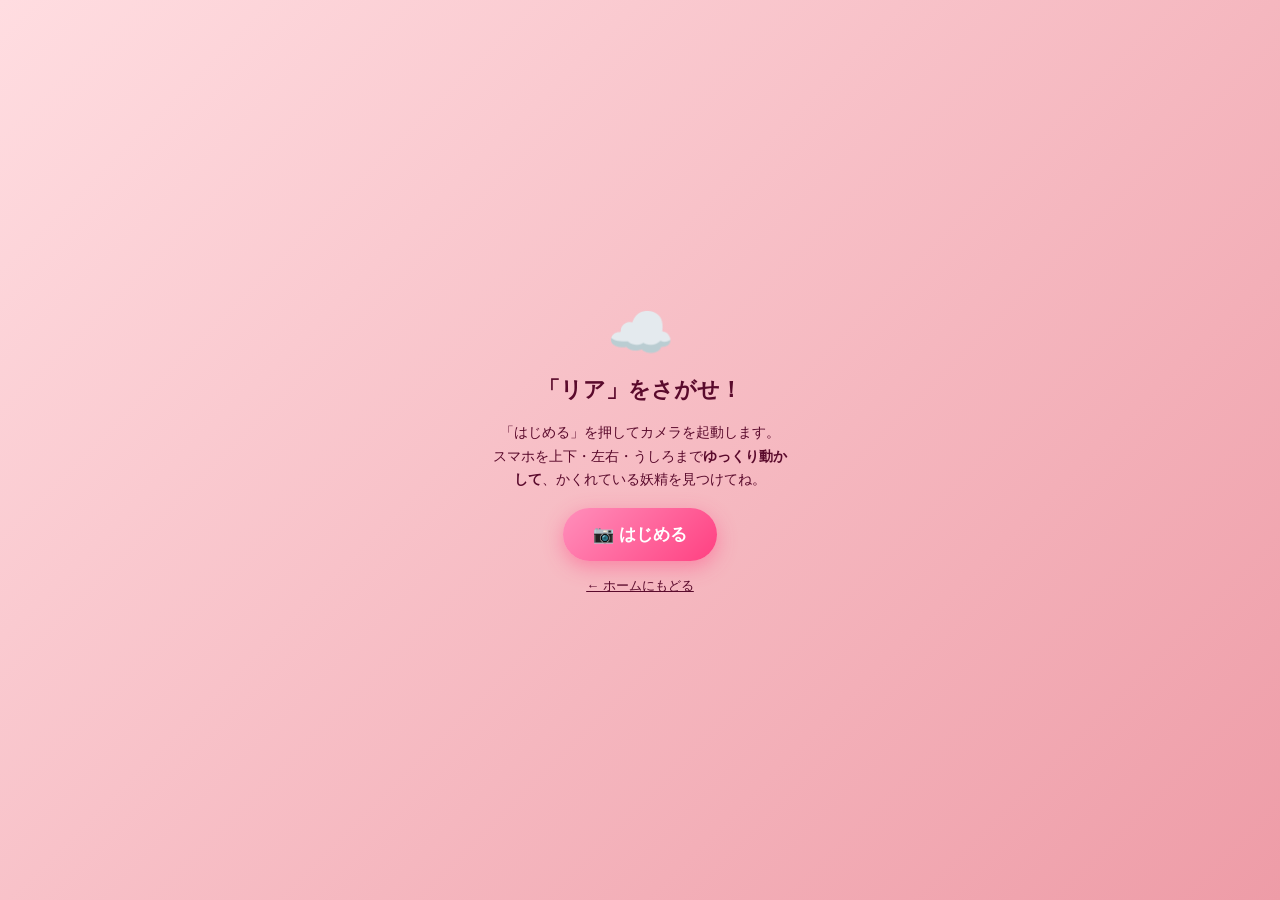
==== find.html @ 4ebf0989 "Add files via upload" ====
<!DOCTYPE html>
<html lang="ja">
<head>
<meta charset="UTF-8" />
<meta name="viewport" content="width=device-width, initial-scale=1.0, maximum-scale=1.0, user-scalable=no, viewport-fit=cover" />
<meta name="apple-mobile-web-app-capable" content="yes" />
<title>AR Party 🔍 妖精をさがせ</title>
<style>
  html, body { margin:0; padding:0; width:100%; height:100%; overflow:hidden; background:#1a1230;
    font-family:"Hiragino Maru Gothic Pro","M PLUS Rounded 1c",sans-serif; color:#fff;
    -webkit-user-select:none; user-select:none; -webkit-tap-highlight-color:transparent; touch-action:none; }

  /* カメラ映像（うしろ） */
  #cam { position:fixed; inset:0; width:100%; height:100%; object-fit:cover; z-index:0; background:#1a1230; }
  #fallbackBg { position:fixed; inset:0; z-index:0; display:none;
    background:linear-gradient(160deg,#3a2a6a 0%,#7a4a8a 45%,#e58aa8 100%); }
  #fallbackBg.on { display:block; }

  .top-bar { position:fixed; top:0; left:0; right:0; z-index:40; padding:calc(12px + env(safe-area-inset-top,0px)) 14px 22px;
    display:flex; align-items:flex-start; justify-content:space-between; gap:10px;
    background:linear-gradient(180deg,rgba(0,0,0,.6),rgba(0,0,0,0)); pointer-events:none; }
  .top-bar .title { font-weight:700; font-size:16px; text-shadow:0 1px 4px rgba(0,0,0,.7); }
  .top-bar .title small { display:block; font-weight:500; font-size:11px; opacity:.9; margin-top:2px; }
  .mini-home { pointer-events:auto; text-decoration:none; color:#fff; font-size:12px; font-weight:700; white-space:nowrap;
    background:rgba(0,0,0,.45); border:1px solid rgba(255,255,255,.5); border-radius:999px; padding:7px 12px; }

  .hint { position:fixed; left:50%; transform:translateX(-50%); top:calc(74px + env(safe-area-inset-top,0px)); z-index:40;
    max-width:86vw; text-align:center; background:rgba(0,0,0,.5); border-radius:16px; padding:8px 14px; font-size:13px; font-weight:600;
    line-height:1.45; pointer-events:none; transition:opacity .3s; }
  .hint.hide { opacity:0; }

  /* ---------- 妖精 ---------- */
  #fairy { position:fixed; left:0; top:0; z-index:20; opacity:0; pointer-events:none; will-change:transform,opacity; }
  #fairy .glow { position:absolute; left:50%; top:46%; width:130%; height:130%; transform:translate(-50%,-50%); border-radius:50%;
    background:radial-gradient(circle, rgba(255,255,255,.55) 0%, rgba(255,255,255,.18) 40%, rgba(255,255,255,0) 68%); pointer-events:none; }
  #fairy .fairy-body { position:relative; }
  #fairy .fairy-img { filter:drop-shadow(0 0 14px rgba(255,255,255,.85)) drop-shadow(0 10px 16px rgba(0,0,0,.35)); }
  #ring { position:absolute; left:50%; top:46%; width:118%; height:118%; transform:translate(-50%,-50%) rotate(-90deg); opacity:0; transition:opacity .25s; pointer-events:none; }
  #ring.on { opacity:1; }
  #ring circle { fill:none; stroke-width:5; stroke-linecap:round; }
  #ring .bg { stroke:rgba(255,255,255,.35); }
  #ring .fg { stroke:#ffe082; filter:drop-shadow(0 0 6px #ffd54f); }

  /* 画面のはしの「こっちだよ」矢印 */
  #arrow { position:fixed; left:0; top:0; z-index:35; width:46px; height:46px; margin:-23px 0 0 -23px; opacity:0; pointer-events:none; transition:opacity .4s; }
  #arrow.on { opacity:1; }
  #arrow svg { width:100%; height:100%; filter:drop-shadow(0 0 8px rgba(255,224,130,.95)); animation:arrowPulse 1.1s ease-in-out infinite; }
  @keyframes arrowPulse { 0%,100%{ transform:scale(1); opacity:.85; } 50%{ transform:scale(1.25); opacity:1; } }

  #nameplate { position:fixed; left:50%; transform:translateX(-50%); z-index:30; opacity:0; pointer-events:none; transition:opacity .5s;
    background:rgba(255,255,255,.93); color:#4a3b32; border:2px solid var(--fairy-color,#ff4081); border-radius:16px; padding:6px 16px; text-align:center; line-height:1.3; box-shadow:0 4px 14px rgba(0,0,0,.3); }
  #nameplate.on { opacity:1; }
  #nameplate strong { display:block; font-size:16px; color:var(--fairy-accent,#d81b60); }
  #nameplate span { font-size:11px; color:var(--fairy-accent,#d81b60); }

  .bubble { position:fixed; left:50%; top:calc(118px + env(safe-area-inset-top,0px)); transform:translateX(-50%) scale(.9);
    width:max-content; max-width:84vw; background:#fff; color:#4a3b32; border:3px solid var(--fairy-color,#ff4081); border-radius:20px; padding:12px 18px;
    font-size:16px; font-weight:700; line-height:1.5; text-align:center; box-shadow:0 8px 26px rgba(0,0,0,.35);
    opacity:0; pointer-events:none; transition:opacity .35s, transform .35s; z-index:45; }
  .bubble.show { opacity:1; transform:translateX(-50%) scale(1); }

  .toast { position:fixed; left:50%; top:calc(60px + env(safe-area-inset-top,0px)); transform:translate(-50%,-20px); z-index:46; opacity:0; pointer-events:none;
    background:linear-gradient(135deg,#ffb74d,#ff4081); color:#fff; border-radius:999px; padding:8px 18px; font-size:13px; font-weight:700; box-shadow:0 6px 18px rgba(0,0,0,.3);
    transition:opacity .4s, transform .4s; white-space:nowrap; }
  .toast.show { opacity:1; transform:translate(-50%,0); }

  .bottom-bar { position:fixed; left:0; right:0; bottom:0; z-index:40; padding:14px 16px calc(24px + env(safe-area-inset-bottom,0px));
    display:flex; gap:10px; align-items:center; justify-content:center; flex-wrap:wrap; pointer-events:none;
    background:linear-gradient(0deg,rgba(0,0,0,.55),rgba(0,0,0,0)); }
  .btn { pointer-events:auto; display:none; align-items:center; gap:8px; text-decoration:none; color:#fff; border:none; border-radius:999px; padding:13px 22px;
    font-size:15px; font-weight:700; cursor:pointer; font-family:inherit; background:linear-gradient(135deg,#ff8fbb,#ff4081); box-shadow:0 6px 20px rgba(255,64,129,.5); }
  .btn.show { display:inline-flex; animation:bounceIn .6s both; }
  @keyframes bounceIn { 0%{ transform:scale(.6); opacity:0; } 60%{ transform:scale(1.08); opacity:1; } 100%{ transform:scale(1); } }

  .start-veil { position:fixed; inset:0; z-index:60; display:flex; align-items:center; justify-content:center; flex-direction:column; gap:16px; padding:24px; text-align:center;
    background:linear-gradient(135deg,#ffdde1,#ee9ca7); color:#5a0a2c; transition:opacity .4s; }
  .start-veil.hide { opacity:0; pointer-events:none; }
  .start-veil .big { font-size:54px; line-height:1; }
  .start-veil h1 { font-size:22px; margin:0; }
  .start-veil p { font-size:14px; margin:0; max-width:300px; line-height:1.7; }
  .start-veil button { background:linear-gradient(135deg,#ff8fbb,#ff4081); color:#fff; border:none; border-radius:999px; padding:15px 30px; font-size:17px; font-weight:700;
    cursor:pointer; box-shadow:0 6px 20px rgba(255,64,129,.45); font-family:inherit; }
  .start-veil a { color:#5a0a2c; font-size:13px; }
</style>
</head>
<body>

<video id="cam" playsinline muted autoplay></video>
<div id="fallbackBg"></div>

<div id="fairy">
  <div class="glow"></div>
  <div class="fairy-body"><div class="fairy-jump"><img class="fairy-img" id="fimg" alt="" draggable="false" /></div></div>
  <svg id="ring" viewBox="0 0 100 100"><circle class="bg" cx="50" cy="50" r="46"/><circle class="fg" id="ringFg" cx="50" cy="50" r="46" stroke-dasharray="289" stroke-dashoffset="289"/></svg>
</div>

<div id="arrow"><svg viewBox="0 0 48 48"><path d="M8 24 L34 8 L28 24 L34 40 Z" fill="#ffe082" stroke="#fff" stroke-width="2" stroke-linejoin="round"/></svg></div>
<div id="nameplate"><strong id="npName"></strong><span id="npRole"></span></div>

<div class="top-bar">
  <div class="title" id="title">🔍 妖精をさがせ！<small>カメラをゆっくり動かして、かくれている妖精を見つけてね</small></div>
  <a class="mini-home" href="webar_fairy_world.html">🏠 ホーム</a>
</div>
<div class="hint" id="hint"></div>
<div class="toast" id="toast">📖 ずかんにとうろくしたよ！</div>
<div class="bubble" id="bubble"></div>

<div class="bottom-bar">
  <a class="btn" id="homeBtn" href="webar_fairy_world.html">🏠 ホームへ戻る</a>
</div>

<div class="start-veil" id="startVeil">
  <div class="big" id="vIcon">🔍</div>
  <h1 id="vTitle">妖精をさがせ！</h1>
  <p id="vText">「はじめる」を押してカメラを起動します。<br/>スマホを上下・左右・うしろまで<b>ゆっくり動かして</b>、かくれている妖精を見つけてね。</p>
  <button id="startBtn">📷 はじめる</button>
  <a href="webar_fairy_world.html">← ホームにもどる</a>
</div>

<script src="fairies.js"></script>
<script>
(function(){
  // ============================================================
  // どの妖精をさがすか（?f=ria / tink / lily）
  // ============================================================
  const q = new URLSearchParams(location.search).get('f') || 'ria';
  const F = FAIRIES.find(x => x.id === q && x.search) || FAIRIES.find(x => x.id === 'ria');
  const META = F.img;

  const $ = id => document.getElementById(id);
  const cam = $('cam'), fallbackBg = $('fallbackBg'), fairyEl = $('fairy'), fimg = $('fimg');
  const hint = $('hint'), bubble = $('bubble'), toast = $('toast'), homeBtn = $('homeBtn');
  const arrow = $('arrow'), ring = $('ring'), ringFg = $('ringFg'), nameplate = $('nameplate');
  const startVeil = $('startVeil'), startBtn = $('startBtn');
  const jumpEl = fairyEl.querySelector('.fairy-jump');

  // 見た目の色・文言
  document.documentElement.style.setProperty('--fairy-color', F.color);
  document.documentElement.style.setProperty('--fairy-accent', F.accent);
  fairyEl.style.setProperty('--fairy-color', F.color);
  nameplate.style.setProperty('--fairy-color', F.color);
  nameplate.style.setProperty('--fairy-accent', F.accent);
  bubble.style.setProperty('--fairy-color', F.color);
  const emoji = (F.role || '✨').split(' ')[0];
  $('vIcon').textContent = emoji;
  $('vTitle').textContent = '「' + F.name + '」をさがせ！';
  $('title').innerHTML = emoji + ' ' + F.name + 'をさがせ！<small>カメラをゆっくり動かして、かくれている妖精を見つけてね</small>';
  $('npName').textContent = F.name;
  $('npRole').textContent = F.role;
  document.title = 'AR Party 🔍 ' + F.name + 'をさがせ';
  homeBtn.href = 'webar_fairy_world.html?new=' + encodeURIComponent(F.id);

  FairyFX.injectStyle();
  const fx = FairyFX.createLayer(document.body, true);
  const fxo = p => ({ colors:F.sparks, glyphs:F.glyphs, size:17, power:p || 1, dur:1500 });

  // 画像の先読み
  const frameUrl = n => (n.endsWith('.png') ? n : n + '.png');
  [F.frames.rest, F.frames.blink].concat(F.frames.jump.map(p => p[0])).forEach(n => { const i = new Image(); i.src = frameUrl(n); });
  fimg.src = frameUrl(F.frames.rest);

  // ============================================================
  // 向き（ジャイロ）→ カメラの向きベクトル
  //   世界: x=東 y=北 z=上。 カメラは うらカメラ = 端末の -z 方向
  // ============================================================
  const D2R = Math.PI / 180;
  let gyro = null;                 // {a,b,g} (ラジアン)
  let mode = 'wait';               // wait | gyro | drag
  let heading0 = 0;                // はじめに向いていた方角
  const drag = { yaw:0, pitch:0, active:false, moved:0, lx:0, ly:0 };

  function applyR(a, b, g, v){      // R = Rz(a)·Rx(b)·Ry(g)
    const ca = Math.cos(a), sa = Math.sin(a), cb = Math.cos(b), sb = Math.sin(b), cg = Math.cos(g), sg = Math.sin(g);
    // Ry
    let x = cg*v[0] + sg*v[2], y = v[1], z = -sg*v[0] + cg*v[2];
    // Rx
    let y2 = cb*y - sb*z, z2 = sb*y + cb*z;
    // Rz
    return [ca*x - sa*y2, sa*x + ca*y2, z2];
  }
  function screenAngle(){
    if(screen.orientation && typeof screen.orientation.angle === 'number') return screen.orientation.angle;
    return ((window.orientation || 0) + 360) % 360;
  }
  function basisFromGyro(){
    const ang = screenAngle();
    let R_d = [1,0,0], U_d = [0,1,0];
    if(ang === 90){ R_d = [0,-1,0]; U_d = [1,0,0]; }
    else if(ang === 180){ R_d = [-1,0,0]; U_d = [0,-1,0]; }
    else if(ang === 270){ R_d = [0,1,0]; U_d = [-1,0,0]; }
    return {
      f: applyR(gyro.a, gyro.b, gyro.g, [0,0,-1]),
      r: applyR(gyro.a, gyro.b, gyro.g, R_d),
      u: applyR(gyro.a, gyro.b, gyro.g, U_d)
    };
  }
  function basisFromDrag(){
    const y = drag.yaw, p = drag.pitch;
    const f = [Math.sin(y)*Math.cos(p), Math.cos(y)*Math.cos(p), Math.sin(p)];
    const r = [Math.cos(y), -Math.sin(y), 0];
    const u = [r[1]*f[2] - r[2]*f[1], r[2]*f[0] - r[0]*f[2], r[0]*f[1] - r[1]*f[0]];
    return { f, r, u };
  }
  const dot = (a, b) => a[0]*b[0] + a[1]*b[1] + a[2]*b[2];
  function headingOf(b){
    // 上や下を向きすぎている時は、画面の「上」の向きで方角を決める
    if(Math.abs(b.f[2]) < 0.8) return Math.atan2(b.f[0], b.f[1]);
    return Math.atan2(b.u[0], b.u[1]);
  }

  window.addEventListener('deviceorientation', e => {
    if(e.beta == null || e.gamma == null || e.alpha == null) return;
    gyro = { a:e.alpha*D2R, b:e.beta*D2R, g:e.gamma*D2R };
    if(mode === 'wait'){ mode = 'gyro'; heading0 = headingOf(basisFromGyro()); }
  }, {passive:true});

  // ドラッグで見回す（ジャイロが無いPC・許可されなかった時）
  document.addEventListener('pointerdown', e => {
    drag.active = true; drag.moved = 0; drag.lx = e.clientX; drag.ly = e.clientY;
  });
  document.addEventListener('pointermove', e => {
    if(!drag.active) return;
    const dx = e.clientX - drag.lx, dy = e.clientY - drag.ly;
    drag.lx = e.clientX; drag.ly = e.clientY; drag.moved += Math.abs(dx) + Math.abs(dy);
    if(mode === 'drag'){
      const f = focal();
      drag.yaw   -= dx / f;
      drag.pitch  = Math.max(-1.2, Math.min(1.2, drag.pitch + dy / f));
    }
  });
  document.addEventListener('pointerup', e => {
    const wasTap = drag.active && drag.moved < 10;
    drag.active = false;
    if(wasTap) onTap(e.clientX, e.clientY);
  });

  function focal(){
    const W = window.innerWidth, H = window.innerHeight;
    return (Math.max(W, H) / 2) / Math.tan(32.5 * D2R);     // 長いほうが約65°
  }

  // ============================================================
  // 妖精の「かくれている方向」
  // ============================================================
  const hideYaw = F.search.yaw * D2R, hidePitch = F.search.pitch * D2R;
  function fairyDir(){
    const yaw = heading0 + hideYaw;
    return [Math.sin(yaw)*Math.cos(hidePitch), Math.cos(yaw)*Math.cos(hidePitch), Math.sin(hidePitch)];
  }

  // ============================================================
  // 状態
  // ============================================================
  const S = {
    started:false, found:false, startAt:0,
    sx:0, sy:0, haveS:false, alpha:0, visible:false, lock:0,
    foundAt:0, fromX:0, fromY:0, fromS:1, jumping:false
  };
  const RING_LEN = 289;

  const clamp = (v, a, b) => Math.max(a, Math.min(b, v));
  const ease = { outBack:t=>{ const c1=1.70158,c3=c1+1; return 1+c3*Math.pow(t-1,3)+c1*Math.pow(t-1,2); }, outCubic:t=>1-Math.pow(1-t,3), inQuad:t=>t*t };

  function sizes(){
    const W = window.innerWidth, H = window.innerHeight;
    let imgH = clamp(H * 0.30, 150, 340) / META.bodyRatio;
    let imgW = imgH * META.aspect;
    if(imgW > W * 0.92){ imgW = W * 0.92; imgH = imgW / META.aspect; }
    return { W, H, imgH, imgW, bodyH: imgH * META.bodyRatio };
  }
  function layoutFairy(){
    const z = sizes();
    fairyEl.style.width = z.imgW + 'px';
    fairyEl.style.height = z.imgH + 'px';
    fairyEl.style.setProperty('--img-h', z.imgH + 'px');
    fairyEl.style.setProperty('--float-amp', Math.min(14, Math.max(6, z.bodyH * 0.05)).toFixed(1) + 'px');
    fimg.style.left = (-(META.cx - 0.5) * z.imgW).toFixed(1) + 'px';
    return z;
  }
  layoutFairy();
  window.addEventListener('resize', layoutFairy);

  // ============================================================
  // メインループ
  // ============================================================
  let last = performance.now();
  function frame(now){
    requestAnimationFrame(frame);
    const dt = Math.min(64, now - last); last = now;
    if(!S.started) return;
    const z = sizes(), W = z.W, H = z.H, f = focal();

    // --- カメラの向きから、妖精が画面のどこに見えるか ---
    let basis = null;
    if(mode === 'gyro' && gyro) basis = basisFromGyro();
    else if(mode === 'drag') basis = basisFromDrag();
    if(!basis) return;
    const d = fairyDir();
    const cz = dot(d, basis.f), cx = dot(d, basis.r), cy = dot(d, basis.u);
    let tx = W/2, ty = H/2, vis = false;
    if(cz > 0.05){
      tx = W/2 + f * (cx / cz);
      ty = H/2 - f * (cy / cz);
      vis = (tx > -z.imgW*0.3 && tx < W + z.imgW*0.3 && ty > -z.imgH*0.3 && ty < H + z.imgH*0.3);
    }
    S.visible = vis;

    let x, y, sc = 1;
    if(!S.found){
      if(vis){
        if(!S.haveS){ S.sx = tx; S.sy = ty; S.haveS = true; }
        S.sx += (tx - S.sx) * 0.4; S.sy += (ty - S.sy) * 0.4;
      } else { S.haveS = false; }
      S.alpha += ((vis ? 1 : 0) - S.alpha) * Math.min(1, dt / 220);
      x = S.sx; y = S.sy;

      // ロックオン（画面の真ん中に妖精を入れ続けると見つかる）
      const inCenter = vis && Math.abs(x - W/2) < W*0.24 && Math.abs(y - H*0.46) < H*0.17;
      S.lock = clamp(S.lock + (inCenter ? dt/1000/0.9 : -dt/1000/0.5), 0, 1);
      ring.classList.toggle('on', S.lock > 0.02);
      ringFg.style.strokeDashoffset = (RING_LEN * (1 - S.lock)).toFixed(1);
      if(S.lock >= 1) foundIt();

      updateHint(now, vis, inCenter);
      updateArrow(now, vis, cx, cy, W, H);
    } else {
      // 見つかったあと：画面の真ん中へふわっと移動して、ぴょんと登場
      const t = clamp((now - S.foundAt) / 1100, 0, 1);
      const e = ease.outCubic(t);
      const tx2 = W/2, ty2 = H*0.50;
      x = S.fromX + (tx2 - S.fromX) * e;
      y = S.fromY + (ty2 - S.fromY) * e;
      sc = S.fromS + (1.18 - S.fromS) * ease.outBack(t);
      S.alpha = 1;
      nameplate.style.top = (ty2 + z.bodyH * 0.5 + 8) + 'px';
    }

    fairyEl.style.opacity = S.alpha.toFixed(3);
    fairyEl.style.transform = 'translate3d(' + (x - z.imgW/2).toFixed(1) + 'px,' + (y - z.imgH/2).toFixed(1) + 'px,0) scale(' + sc.toFixed(3) + ')';
    S._x = x; S._y = y; S._z = z;
  }
  requestAnimationFrame(frame);

  // ============================================================
  // ヒント文・矢印
  // ============================================================
  let lastHint = '';
  function setHint(t){ if(t === lastHint) return; lastHint = t; hint.textContent = t; }
  function updateHint(now, vis, inCenter){
    const searchSec = (now - S.startAt) / 1000;
    if(inCenter) setHint('そのまま…そのまま…✨');
    else if(vis) setHint('いた！ 画面の真ん中に合わせてみてね 🔍');
    else if(searchSec > 9) setHint(F.hint);
    else setHint(mode === 'drag' ? '👆 ゆびでドラッグして、まわりを見回してね' : '📱 スマホをゆっくり動かして、まわりを見回してね');
  }
  let lastArrowSpark = 0;
  function updateArrow(now, vis, cx, cy, W, H){
    const searchSec = (now - S.startAt) / 1000;
    const on = !vis && searchSec > 6;
    arrow.classList.toggle('on', on);
    if(!on) return;
    let ang = Math.atan2(-cy, cx);
    if(Math.abs(cx) < 0.02 && Math.abs(cy) < 0.02) ang = 0;      // ちょうどうしろ → 右へ
    const mx = 46, my = 150;
    const ex = W/2 + Math.cos(ang) * (W/2 - mx), ey = H/2 + Math.sin(ang) * (H/2 - my);
    arrow.style.transform = 'translate3d(' + clamp(ex, mx, W-mx).toFixed(1) + 'px,' + clamp(ey, my, H-90).toFixed(1) + 'px,0) rotate(' + (ang * 180 / Math.PI).toFixed(1) + 'deg)';
    if(now - lastArrowSpark > 450){
      lastArrowSpark = now;
      FairyFX.spark(fx, clamp(ex, mx, W-mx), clamp(ey, my, H-90), fxo(1));
    }
  }

  // ============================================================
  // ふだんのキラキラ（さがしている間も、見つけたあとも）
  // ============================================================
  function bodyPoint(){
    const r = fimg.getBoundingClientRect();
    return { x: r.left + r.width * (0.5 + (Math.random()-.5) * META.bodyW * 1.25),
             y: r.top  + r.height * (0.06 + Math.random() * 0.88) };
  }
  (function idle(){
    if(S.started && (S.visible || S.found) && !S.jumping && S.alpha > 0.3){
      const p = bodyPoint(); FairyFX.spark(fx, p.x, p.y, fxo(S.found ? 0.9 : 1.1));
      if(Math.random() < .5){ const q = bodyPoint(); FairyFX.spark(fx, q.x, q.y, fxo(S.found ? 0.9 : 1.1)); }
    }
    setTimeout(idle, 330 + Math.random() * 380);
  })();

  // まばたき
  function blinkOnce(){
    if(S.jumping) return;
    fimg.src = frameUrl(F.frames.blink);
    setTimeout(() => { if(!S.jumping) fimg.src = frameUrl(F.frames.rest); }, 150);
  }
  (function schedBlink(){
    setTimeout(() => { if(S.alpha > .3){ blinkOnce(); if(Math.random() < .3) setTimeout(blinkOnce, 340); } schedBlink(); }, 2200 + Math.random() * 2600);
  })();

  // ============================================================
  // 見つけた！
  // ============================================================
  function foundIt(){
    if(S.found) return;
    S.found = true; S.foundAt = performance.now();
    S.fromX = S._x || window.innerWidth/2; S.fromY = S._y || window.innerHeight/2; S.fromS = 1;
    ring.classList.remove('on'); arrow.classList.remove('on');
    hint.classList.add('hide');
    FairyStore.mark(F);
    if(navigator.vibrate) try{ navigator.vibrate([60, 40, 90]); }catch(e){}

    // キラキラ大爆発
    setTimeout(() => { const p = bodyPoint(); FairyFX.burst(fx, p.x, p.y, 40, fxo(2.4)); }, 250);
    setTimeout(() => { const p = bodyPoint(); FairyFX.burst(fx, p.x, p.y, 26, fxo(1.8)); }, 900);
    setTimeout(() => doJump(), 1100);

    // セリフ
    toast.classList.add('show');
    setTimeout(() => toast.classList.remove('show'), 3200);
    saySeq(F.thanks);
    nameplate.classList.add('on');
    setTimeout(() => homeBtn.classList.add('show'), 1800);
  }

  let sayTimers = [];
  function saySeq(lines){
    sayTimers.forEach(clearTimeout); sayTimers = [];
    lines.forEach((t, i) => {
      sayTimers.push(setTimeout(() => {
        bubble.textContent = t; bubble.classList.add('show');
        if(i < lines.length - 1) sayTimers.push(setTimeout(() => bubble.classList.remove('show'), 3400));
      }, 600 + i * 4200));
    });
  }

  // ============================================================
  // ジャンプ（ゆっくり・キラキラ付き）
  // ============================================================
  function doJump(){
    if(S.jumping) return;
    S.jumping = true;
    const T = F.frames.jumpMs || 2800;
    const z = S._z || sizes();
    const Hh = Math.min(z.H * 0.12, 120), Sx = 1.18;
    if(jumpEl.animate){
      jumpEl.animate([
        { transform:'translateY(0) scale(1,1)', offset:0 },
        { transform:'translateY(4px) scale(1.06,0.92)', offset:.16 },
        { transform:'translateY(' + (-Hh*0.55) + 'px) scale(0.97,1.07)', offset:.30 },
        { transform:'translateY(' + (-Hh) + 'px) scale(' + Sx + ',' + Sx + ')', offset:.46 },
        { transform:'translateY(' + (-Hh*0.92) + 'px) scale(' + Sx + ',' + Sx + ') rotate(2deg)', offset:.56 },
        { transform:'translateY(' + (-Hh*0.2) + 'px) scale(1,1.04)', offset:.66 },
        { transform:'translateY(0) scale(1.08,0.9)', offset:.72 },
        { transform:'translateY(-3px) scale(0.98,1.03)', offset:.82 },
        { transform:'translateY(0) scale(1,1)', offset:1 }
      ], { duration:T, easing:'ease-in-out' });
    }
    let acc = 0;
    F.frames.jump.forEach(([fr, frac]) => { setTimeout(() => { if(S.jumping) fimg.src = frameUrl(fr); }, acc * T); acc += frac; });
    setTimeout(() => { const p = bodyPoint(); FairyFX.burst(fx, p.x, p.y, 16, fxo(1.5)); }, T * .18);
    const trail = setInterval(() => { for(let i=0;i<2;i++){ const p = bodyPoint(); FairyFX.spark(fx, p.x, p.y, fxo(1.3)); } }, 60);
    setTimeout(() => clearInterval(trail), T * .74);
    setTimeout(() => { const p = bodyPoint(); FairyFX.burst(fx, p.x, p.y, 26, fxo(2.2)); }, T * .70);
    setTimeout(() => { fimg.src = frameUrl(F.frames.rest); S.jumping = false; }, T + 40);
  }

  // タップ：見つかったあとなら、もう一度ジャンプ。さがし中は妖精をタップしても見つかる
  function onTap(px, py){
    if(!S.started) return;
    if(S.found){ doJump(); return; }
    if(S.visible && S._z){
      const z = S._z;
      if(Math.hypot(px - S._x, py - S._y) < z.bodyH * 0.55) foundIt();
    }
  }

  // ============================================================
  // はじめる：カメラ ＋ 向きセンサー
  // ============================================================
  async function startCamera(){
    try{
      const stream = await navigator.mediaDevices.getUserMedia({
        video:{ facingMode:{ ideal:'environment' }, width:{ ideal:1280 }, height:{ ideal:720 } }, audio:false });
      cam.srcObject = stream;
      await cam.play();
      return true;
    }catch(err){
      fallbackBg.classList.add('on'); cam.style.display = 'none';
      return false;
    }
  }
  async function askMotion(){
    if(typeof DeviceOrientationEvent !== 'undefined' && typeof DeviceOrientationEvent.requestPermission === 'function'){
      try{ return (await DeviceOrientationEvent.requestPermission()) === 'granted'; }catch(e){ return false; }
    }
    return true;
  }

  startBtn.addEventListener('click', async () => {
    startBtn.disabled = true; startBtn.textContent = '準備中…';
    // iOS は「ユーザーのタップの直後」に許可を聞く必要がある。先に向きセンサー、つぎにカメラ。
    const motionOK = await askMotion();
    const camOK = await startCamera();
    startVeil.classList.add('hide');
    setTimeout(() => startVeil.style.display = 'none', 500);
    S.started = true; S.startAt = performance.now();

    // 向きセンサーの値が来るか、少し待つ
    setTimeout(() => {
      if(mode === 'wait'){
        mode = 'drag'; drag.yaw = 0; drag.pitch = 0; heading0 = 0;
        const why = motionOK ? 'このたんまつは向きセンサーが使えないので、' : '向きセンサーが許可されなかったので、';
        bubble.textContent = why + 'ゆびでドラッグして見回してね 👆';
        bubble.classList.add('show'); setTimeout(() => bubble.classList.remove('show'), 4200);
      }
    }, 1500);
    if(!camOK){
      bubble.textContent = 'カメラが使えなかったので、かわりの背景で遊べるよ（ブラウザのカメラ許可をたしかめてね）';
      bubble.classList.add('show'); setTimeout(() => bubble.classList.remove('show'), 5000);
    }
  });

  // 開発用 ?dev=1 … 「はじめる」を自動で押す
  if(new URLSearchParams(location.search).get('dev') === '1') setTimeout(() => startBtn.click(), 300);
})();
</script>
</body>
</html>
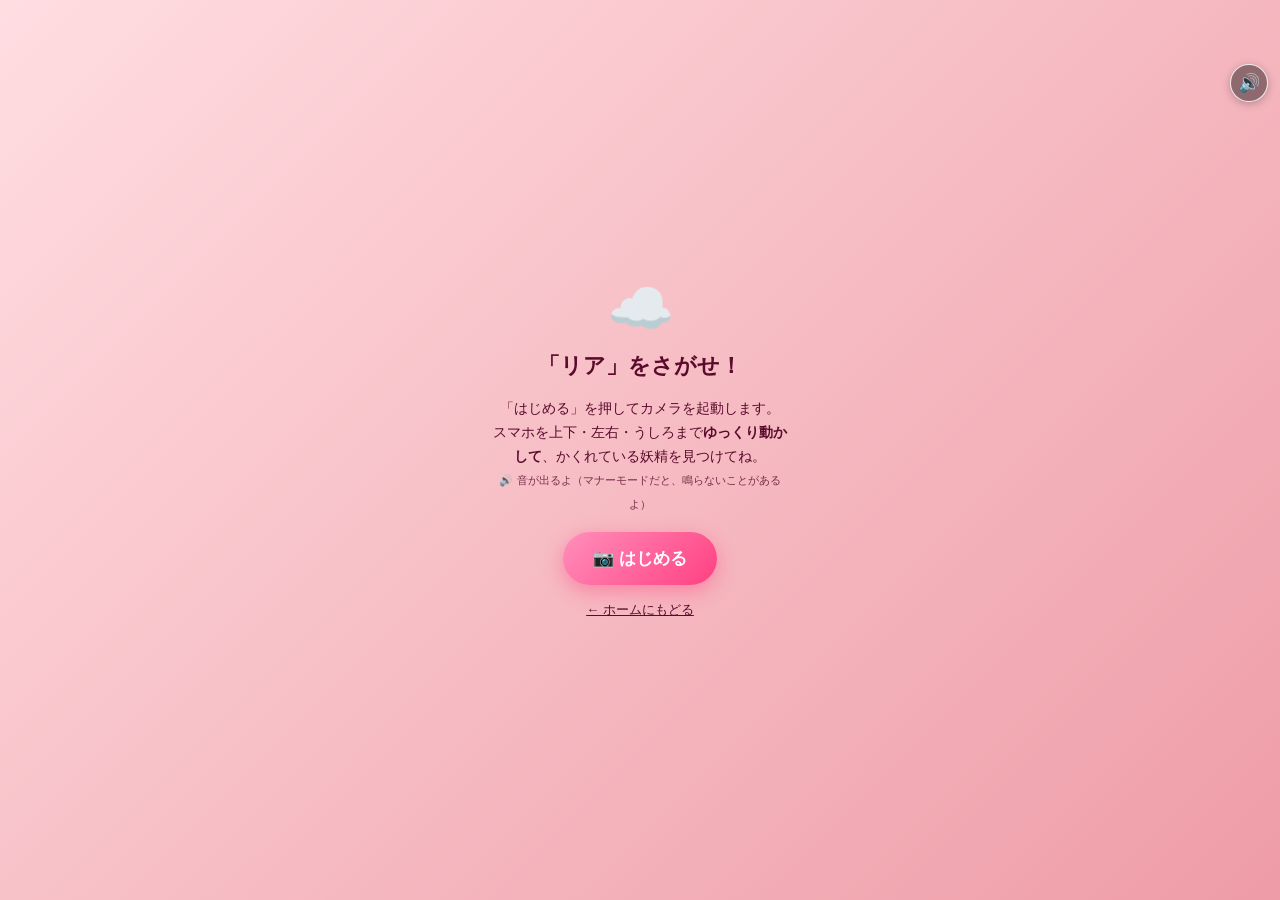
==== commit 28f2f593: "Add files via upload" ====
--- a/find.html
+++ b/find.html
@@ -25,7 +25,7 @@
     background:rgba(0,0,0,.45); border:1px solid rgba(255,255,255,.5); border-radius:999px; padding:7px 12px; }
 
   .hint { position:fixed; left:50%; transform:translateX(-50%); top:calc(74px + env(safe-area-inset-top,0px)); z-index:40;
-    max-width:86vw; text-align:center; background:rgba(0,0,0,.5); border-radius:16px; padding:8px 14px; font-size:13px; font-weight:600;
+    max-width:68vw; text-align:center; background:rgba(0,0,0,.5); border-radius:16px; padding:8px 14px; font-size:13px; font-weight:600;
     line-height:1.45; pointer-events:none; transition:opacity .3s; }
   .hint.hide { opacity:0; }
 
@@ -67,9 +67,15 @@
   .bottom-bar { position:fixed; left:0; right:0; bottom:0; z-index:40; padding:14px 16px calc(24px + env(safe-area-inset-bottom,0px));
     display:flex; gap:10px; align-items:center; justify-content:center; flex-wrap:wrap; pointer-events:none;
     background:linear-gradient(0deg,rgba(0,0,0,.55),rgba(0,0,0,0)); }
+  .mode-pill { position:fixed; left:50%; transform:translateX(-50%); bottom:calc(14px + env(safe-area-inset-bottom,0px)); z-index:41; display:none; flex-direction:column; align-items:center; gap:6px;
+    background:rgba(0,0,0,.55); border-radius:16px; padding:7px 14px; font-size:12px; font-weight:600; text-align:center; max-width:90vw; }
+  .mode-pill.on { display:flex; }
+  .mode-pill button { display:none; background:#fff; color:#d81b60; border:none; border-radius:999px; padding:7px 14px; font-size:12px; font-weight:700; font-family:inherit; cursor:pointer; }
+  .mode-pill.can-ask button { display:inline-block; }
   .btn { pointer-events:auto; display:none; align-items:center; gap:8px; text-decoration:none; color:#fff; border:none; border-radius:999px; padding:13px 22px;
     font-size:15px; font-weight:700; cursor:pointer; font-family:inherit; background:linear-gradient(135deg,#ff8fbb,#ff4081); box-shadow:0 6px 20px rgba(255,64,129,.5); }
   .btn.show { display:inline-flex; animation:bounceIn .6s both; }
+  .btn.sub { background:rgba(255,255,255,.92); color:#c2185b; box-shadow:0 4px 14px rgba(0,0,0,.25); }
   @keyframes bounceIn { 0%{ transform:scale(.6); opacity:0; } 60%{ transform:scale(1.08); opacity:1; } 100%{ transform:scale(1); } }
 
   .start-veil { position:fixed; inset:0; z-index:60; display:flex; align-items:center; justify-content:center; flex-direction:column; gap:16px; padding:24px; text-align:center;
@@ -102,17 +108,20 @@
   <a class="mini-home" href="webar_fairy_world.html">🏠 ホーム</a>
 </div>
 <div class="hint" id="hint"></div>
-<div class="toast" id="toast">📖 ずかんにとうろくしたよ！</div>
+<div class="toast" id="toast">📖 ずかんに とうろくしたよ！</div>
 <div class="bubble" id="bubble"></div>
 
+<div class="mode-pill" id="modePill"><span id="modeText"></span><button id="sensorBtn" type="button">📡 向きセンサーをオンにする</button></div>
+
 <div class="bottom-bar">
-  <a class="btn" id="homeBtn" href="webar_fairy_world.html">🏠 ホームへ戻る</a>
+  <a class="btn" id="zukanBtn" href="zukan.html">📖 ずかんを見る</a>
+  <a class="btn sub" id="homeBtn" href="webar_fairy_world.html">🏠 ホームへ戻る</a>
 </div>
 
 <div class="start-veil" id="startVeil">
   <div class="big" id="vIcon">🔍</div>
   <h1 id="vTitle">妖精をさがせ！</h1>
-  <p id="vText">「はじめる」を押してカメラを起動します。<br/>スマホを上下・左右・うしろまで<b>ゆっくり動かして</b>、かくれている妖精を見つけてね。</p>
+  <p id="vText">「はじめる」を押してカメラを起動します。<br/>スマホを上下・左右・うしろまで<b>ゆっくり動かして</b>、かくれている妖精を見つけてね。<br/><span style="font-size:11px;opacity:.8">🔊 音が出るよ（マナーモードだと、鳴らないことがあるよ）</span></p>
   <button id="startBtn">📷 はじめる</button>
   <a href="webar_fairy_world.html">← ホームにもどる</a>
 </div>
@@ -149,6 +158,9 @@
   $('npRole').textContent = F.role;
   document.title = 'AR Party 🔍 ' + F.name + 'をさがせ';
   homeBtn.href = 'webar_fairy_world.html?new=' + encodeURIComponent(F.id);
+  const zukanBtn = $('zukanBtn');
+  zukanBtn.href = 'zukan.html?new=' + encodeURIComponent(F.id);
+  if(F.emblem){ const _e = new Image(); _e.src = F.emblem; }
 
   FairyFX.injectStyle();
   const fx = FairyFX.createLayer(document.body, true);
@@ -168,6 +180,7 @@
   let mode = 'wait';               // wait | gyro | drag
   let heading0 = 0;                // はじめに向いていた方角
   const drag = { yaw:0, pitch:0, active:false, moved:0, lx:0, ly:0 };
+  const user = { yaw:0, pitch:0 };    // センサーのモードで、ゆびでずらした分
 
   function applyR(a, b, g, v){      // R = Rz(a)·Rx(b)·Ry(g)
     const ca = Math.cos(a), sa = Math.sin(a), cb = Math.cos(b), sb = Math.sin(b), cg = Math.cos(g), sg = Math.sin(g);
@@ -208,11 +221,19 @@
     return Math.atan2(b.u[0], b.u[1]);
   }
 
+  // センサーが本当に動いているかの見張り（動かない・固まっている時は、ゆびモードに切りかえる）
+  const sensor = { n:0, minA:1e9, maxA:-1e9, minB:1e9, maxB:-1e9, minG:1e9, maxG:-1e9 };
+  function resetSensorStats(){ sensor.minA = sensor.minB = sensor.minG = 1e9; sensor.maxA = sensor.maxB = sensor.maxG = -1e9; }
   window.addEventListener('deviceorientation', e => {
     if(e.beta == null || e.gamma == null || e.alpha == null) return;
     gyro = { a:e.alpha*D2R, b:e.beta*D2R, g:e.gamma*D2R };
-    if(mode === 'wait'){ mode = 'gyro'; heading0 = headingOf(basisFromGyro()); }
+    sensor.n++;
+    sensor.minA = Math.min(sensor.minA, e.alpha); sensor.maxA = Math.max(sensor.maxA, e.alpha);
+    sensor.minB = Math.min(sensor.minB, e.beta);  sensor.maxB = Math.max(sensor.maxB, e.beta);
+    sensor.minG = Math.min(sensor.minG, e.gamma); sensor.maxG = Math.max(sensor.maxG, e.gamma);
+    if(mode === 'wait'){ mode = 'gyro'; heading0 = headingOf(basisFromGyro()); updatePill(); }
   }, {passive:true});
+  const sensorMoved = () => (sensor.maxA - sensor.minA > 0.05) || (sensor.maxB - sensor.minB > 0.05) || (sensor.maxG - sensor.minG > 0.05);
 
   // ドラッグで見回す（ジャイロが無いPC・許可されなかった時）
   document.addEventListener('pointerdown', e => {
@@ -222,17 +243,32 @@
     if(!drag.active) return;
     const dx = e.clientX - drag.lx, dy = e.clientY - drag.ly;
     drag.lx = e.clientX; drag.ly = e.clientY; drag.moved += Math.abs(dx) + Math.abs(dy);
+    const k = dragRad();
     if(mode === 'drag'){
-      const f = focal();
-      drag.yaw   -= dx / f;
-      drag.pitch  = Math.max(-1.2, Math.min(1.2, drag.pitch + dy / f));
+      drag.yaw  += dx * k;                                         // 右にドラッグ → 右を向く
+      drag.pitch = Math.max(-1.2, Math.min(1.2, drag.pitch - dy * k));  // 上にドラッグ → 上を向く
+    } else if(mode === 'gyro' && drag.moved > 14){
+      // センサーのモードでも、ゆびで「向き」を少しずらせる（ずれの手直し）
+      user.yaw += dx * k; user.pitch = Math.max(-1.2, Math.min(1.2, user.pitch - dy * k));
     }
   });
   document.addEventListener('pointerup', e => {
+    if(e.target && e.target.closest && e.target.closest('#sndToggle')){ drag.active = false; return; }
     const wasTap = drag.active && drag.moved < 10;
     drag.active = false;
     if(wasTap) onTap(e.clientX, e.clientY);
   });
+  // パソコンでは矢印キーでも見回せる
+  document.addEventListener('keydown', e => {
+    if(mode !== 'drag') return;
+    const st = 8 * D2R;
+    if(e.key === 'ArrowLeft')  drag.yaw -= st;
+    if(e.key === 'ArrowRight') drag.yaw += st;
+    if(e.key === 'ArrowUp')    drag.pitch = Math.min(1.2, drag.pitch + st);
+    if(e.key === 'ArrowDown')  drag.pitch = Math.max(-1.2, drag.pitch - st);
+  });
+  // ドラッグの感度：画面の大きさにかかわらず「600px で約110°」
+  function dragRad(){ return (110 * D2R) / Math.min(window.innerWidth, 600); }
 
   function focal(){
     const W = window.innerWidth, H = window.innerHeight;
@@ -243,9 +279,12 @@
   // 妖精の「かくれている方向」
   // ============================================================
   const hideYaw = F.search.yaw * D2R, hidePitch = F.search.pitch * D2R;
+  let assist = 0;                       // 0 = かくれ場所どおり ／ 1 = だいぶ近づいてくる
   function fairyDir(){
-    const yaw = heading0 + hideYaw;
-    return [Math.sin(yaw)*Math.cos(hidePitch), Math.cos(yaw)*Math.cos(hidePitch), Math.sin(hidePitch)];
+    let yaw = heading0 + hideYaw * (1 - 0.8 * assist);
+    let pit = hidePitch * (1 - 0.6 * assist);
+    if(mode === 'gyro'){ yaw -= user.yaw; pit = clamp(pit - user.pitch, -1.3, 1.3); }
+    return [Math.sin(yaw)*Math.cos(pit), Math.cos(yaw)*Math.cos(pit), Math.sin(pit)];
   }
 
   // ============================================================
@@ -289,6 +328,7 @@
     const dt = Math.min(64, now - last); last = now;
     if(!S.started) return;
     const z = sizes(), W = z.W, H = z.H, f = focal();
+    if(!S.found) assist = clamp(((now - S.startAt) / 1000 - 12) / 18, 0, 1);   // 12秒たつと、18秒かけて近づく
 
     // --- カメラの向きから、妖精が画面のどこに見えるか ---
     let basis = null;
@@ -304,6 +344,9 @@
       vis = (tx > -z.imgW*0.3 && tx < W + z.imgW*0.3 && ty > -z.imgH*0.3 && ty < H + z.imgH*0.3);
     }
     S.visible = vis;
+    if(vis && !S.wasVis && !S.found && now - (S.lastPing || 0) > 3000){ S.lastPing = now; FairySound.sparkle(); }   // 見えた！
+    S.wasVis = vis;
+    S.angle = Math.acos(clamp(cz, -1, 1)) * 180 / Math.PI;    // 妖精まで あと何度か
 
     let x, y, sc = 1;
     if(!S.found){
@@ -350,8 +393,11 @@
     const searchSec = (now - S.startAt) / 1000;
     if(inCenter) setHint('そのまま…そのまま…✨');
     else if(vis) setHint('いた！ 画面の真ん中に合わせてみてね 🔍');
+    else if(assist > 0.05) setHint('✨ ' + F.name + 'がちょっと近づいてきたよ。矢印のほうを見てみてね');
+    else if(S.angle < 35) setHint('もうすこし！ 矢印のほうへ、ちょっとだけ…');
+    else if(S.angle < 75 && searchSec > 6) setHint('ちかいよ！ 矢印のほうへ体を向けてみてね');
     else if(searchSec > 9) setHint(F.hint);
-    else setHint(mode === 'drag' ? '👆 ゆびでドラッグして、まわりを見回してね' : '📱 スマホをゆっくり動かして、まわりを見回してね');
+    else setHint(mode === 'drag' ? '👆 ゆびを動かした向きに、まわりを見回せるよ（矢印キーもOK）' : '📱 スマホをゆっくり動かして、まわりを見回してね');
   }
   let lastArrowSpark = 0;
   function updateArrow(now, vis, cx, cy, W, H){
@@ -404,8 +450,10 @@
     S.found = true; S.foundAt = performance.now();
     S.fromX = S._x || window.innerWidth/2; S.fromY = S._y || window.innerHeight/2; S.fromS = 1;
     ring.classList.remove('on'); arrow.classList.remove('on');
-    hint.classList.add('hide');
+    hint.classList.add('hide'); pill.classList.remove('on');
     FairyStore.mark(F);
+    FairySound.register();                                                              // ずかんにとうろく！のキラキラ音
+    setTimeout(() => FairySound.say('voice_' + F.id + '_thanks', F.thanks[0], F.id), 900);  // 「見つけてくれてありがとう」
     if(navigator.vibrate) try{ navigator.vibrate([60, 40, 90]); }catch(e){}
 
     // キラキラ大爆発
@@ -418,7 +466,7 @@
     setTimeout(() => toast.classList.remove('show'), 3200);
     saySeq(F.thanks);
     nameplate.classList.add('on');
-    setTimeout(() => homeBtn.classList.add('show'), 1800);
+    setTimeout(() => { zukanBtn.classList.add('show'); homeBtn.classList.add('show'); }, 1800);
   }
 
   let sayTimers = [];
@@ -439,6 +487,7 @@
     if(S.jumping) return;
     S.jumping = true;
     const T = F.frames.jumpMs || 2800;
+    FairySound.jump(); setTimeout(() => FairySound.land(), T * 0.72);
     const z = S._z || sizes();
     const Hh = Math.min(z.H * 0.12, 120), Sx = 1.18;
     if(jumpEl.animate){
@@ -495,7 +544,33 @@
     return true;
   }
 
+  // 画面の下の「いまのモード」表示
+  const pill = $('modePill'), modeText = $('modeText'), sensorBtn = $('sensorBtn');
+  const canAsk = (typeof DeviceOrientationEvent !== 'undefined' && typeof DeviceOrientationEvent.requestPermission === 'function');
+  function updatePill(msg){
+    if(!S.started){ pill.classList.remove('on'); return; }
+    pill.classList.add('on');
+    if(S.found){ pill.classList.remove('on'); return; }
+    if(mode === 'gyro'){ modeText.textContent = '📡 スマホを動かして さがすモード（ゆびでドラッグすると、向きをずらせるよ）'; pill.classList.remove('can-ask'); }
+    else { modeText.textContent = msg || '👆 ゆびでドラッグして さがすモード（スマホを動かしても変わらないよ）'; pill.classList.toggle('can-ask', canAsk); }
+  }
+  sensorBtn.addEventListener('click', async () => {
+    const before = sensor.n;
+    const ok = await askMotion();
+    resetSensorStats();
+    setTimeout(() => {
+      if(ok && sensor.n > before + 2){
+        mode = 'gyro'; gyro = gyro || {a:0,b:Math.PI/2,g:0}; heading0 = headingOf(basisFromGyro()); user.yaw = 0; user.pitch = 0; S.startAt = performance.now();
+        updatePill();
+        bubble.textContent = '向きセンサーがオンになったよ！ スマホを動かしてみてね 📱'; bubble.classList.add('show'); setTimeout(() => bubble.classList.remove('show'), 3500);
+      } else {
+        updatePill('👆 向きセンサーが使えませんでした。右下のコンパスのボタンで「Safariで開く」と動くことがあります');
+      }
+    }, 1200);
+  });
+
   startBtn.addEventListener('click', async () => {
+    FairySound.unlock();                       // iPhone は、タップの時に音を有効にする（いちばん先に）
     startBtn.disabled = true; startBtn.textContent = '準備中…';
     // iOS は「ユーザーのタップの直後」に許可を聞く必要がある。先に向きセンサー、つぎにカメラ。
     const motionOK = await askMotion();
@@ -503,21 +578,49 @@
     startVeil.classList.add('hide');
     setTimeout(() => startVeil.style.display = 'none', 500);
     S.started = true; S.startAt = performance.now();
-
+    if(mode === 'gyro' && gyro) heading0 = headingOf(basisFromGyro());   // 「はじめる」を押した時に向いていた方向を基準にする
+
+    updatePill();
+    resetSensorStats();
     // 向きセンサーの値が来るか、少し待つ
     setTimeout(() => {
       if(mode === 'wait'){
         mode = 'drag'; drag.yaw = 0; drag.pitch = 0; heading0 = 0;
         const why = motionOK ? 'このたんまつは向きセンサーが使えないので、' : '向きセンサーが許可されなかったので、';
-        bubble.textContent = why + 'ゆびでドラッグして見回してね 👆';
+        bubble.textContent = why + 'ゆびを動かした向きに見回せるよ 👆';
         bubble.classList.add('show'); setTimeout(() => bubble.classList.remove('show'), 4200);
+        updatePill();
       }
     }, 1500);
+    // 4秒たっても数字がぜんぜん変わらない（＝センサーが固まっている）時は、ゆびモードにする
+    setTimeout(() => {
+      if(mode === 'gyro' && !sensorMoved()){
+        mode = 'drag'; drag.yaw = 0; drag.pitch = 0; heading0 = 0;
+        bubble.textContent = '向きセンサーが動いていないので、ゆびで見回すモードにしたよ 👆';
+        bubble.classList.add('show'); setTimeout(() => bubble.classList.remove('show'), 4200);
+        updatePill('👆 ゆびでドラッグして さがすモード（このブラウザでは、スマホを動かしても変わりません）');
+      }
+    }, 4500);
     if(!camOK){
       bubble.textContent = 'カメラが使えなかったので、かわりの背景で遊べるよ（ブラウザのカメラ許可をたしかめてね）';
       bubble.classList.add('show'); setTimeout(() => bubble.classList.remove('show'), 5000);
     }
   });
+
+
+  // 調べる用 ?debug=1 … 向きセンサーの状態を画面の左下に出す
+  if(new URLSearchParams(location.search).get('debug') === '1'){
+    const box = document.createElement('div');
+    box.style.cssText = 'position:fixed;left:6px;bottom:90px;z-index:99;background:rgba(0,0,0,.65);color:#9f9;font:11px/1.4 monospace;padding:6px 8px;border-radius:8px;white-space:pre;pointer-events:none';
+    document.body.appendChild(box);
+    setInterval(() => {
+      const d = fairyDir(), b = (mode === 'gyro' && gyro) ? basisFromGyro() : (mode === 'drag' ? basisFromDrag() : null);
+      box.textContent = 'mode=' + mode + '  who=' + F.id + '\n' +
+        'heading0=' + (heading0/D2R).toFixed(0) + '  assist=' + assist.toFixed(2) + '\n' +
+        (b ? 'cz=' + dot(d,b.f).toFixed(2) + ' cx=' + dot(d,b.r).toFixed(2) + ' cy=' + dot(d,b.u).toFixed(2) : 'no basis') + '\n' +
+        'visible=' + S.visible + ' lock=' + S.lock.toFixed(2);
+    }, 250);
+  }
 
   // 開発用 ?dev=1 … 「はじめる」を自動で押す
   if(new URLSearchParams(location.search).get('dev') === '1') setTimeout(() => startBtn.click(), 300);
